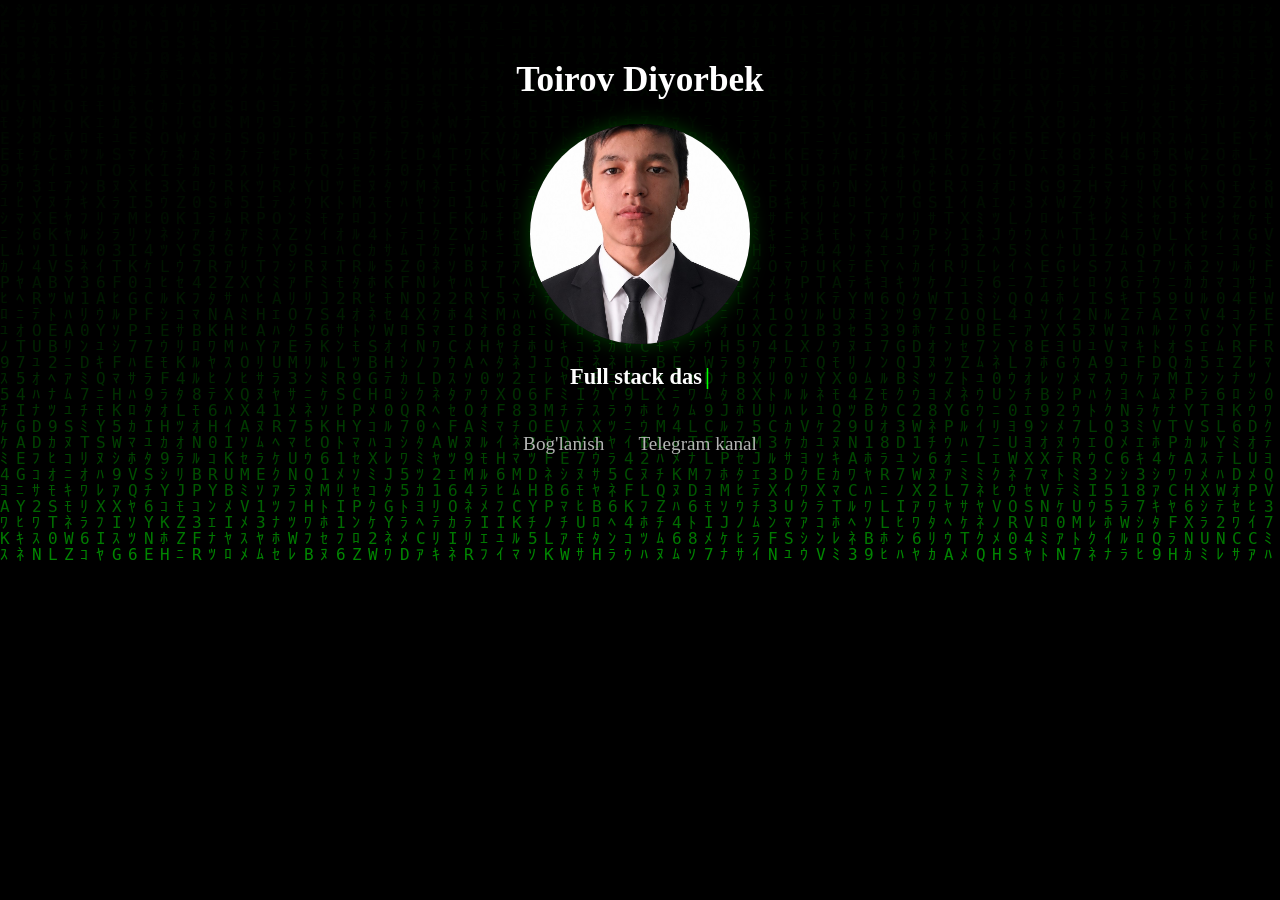
==== index.html @ 2a6503d3 "Add files via upload" ====
<!DOCTYPE html>
<html lang="en">
<head>
    <meta charset="UTF-8">
    <meta name="viewport" content="width=device-width, initial-scale=1.0">
    <title>Portfolio</title>
    <link rel="stylesheet" href="style.css">
    <script src="app.js" defer></script>
</head>
<body>
    <h1 id="name">Toirov Diyorbek</h1>
    <img src="img.jpg" alt="Rasm" id="rasm">
    <h4 id="i"></h4>

    <canvas id="matrixCanvas"></canvas>
    <div style="text-align: center;">
        <div class="menu" id="boglanish"><a href="https://t.me" target="_blank">Bog'lanish</a></div>
        <div class="menu" id="channel"><a href="https://t.me" target="_blank">Telegram kanal</a></div>
    </div>
</body>
</html>
---- style.css ----
body, html {
    margin: 0;
    padding: 0;
    overflow: hidden;
    width: 100%;
    height: 100%;
    color: #ffffff;
    background-color: transparent;
    cursor: none;
}

a, .menu, #name {
    cursor: none !important;
}

#matrixCanvas {
    position: fixed;
    top: 0;
    left: 0;
    width: 100%;
    height: 100%;
    z-index: -1;
    background-color: black;
}

#name {
    font-size: 2.2rem;
    text-align: center;
    margin-top: 60px;
    font-family: 'Times New Roman', Times, serif;
    color: #ffffff;
    transition: color 0.5s ease;
    cursor: pointer;
}

#name:hover {
    color: rgb(0, 255, 0);
}

#rasm {
    width: 220px;
    height: 220px;
    border-radius: 50%;
    object-fit: cover;
    user-select: none;
    display: block;
    margin: 20px auto;
    box-shadow: 0 0 20px rgba(0, 255, 0, 0.25);
}

#i {
    text-align: center;
    font-size: 1.4rem;
    margin-top: 10px;
    font-family: 'Times New Roman', Times, serif;
    min-height: 40px;
    padding: 0 15px;
}

a {
    text-decoration: none;
    color: rgb(180, 180, 180);
    transition: color 0.4s ease;
}

.cursor {
    animation: blink 0.8s infinite;
    color: rgb(0, 255, 0);
    margin-left: 3px;
}
@keyframes blink {
    0%, 100% { opacity: 1; }
    50% { opacity: 0; }
}

.menu {
    text-align: center;
    font-size: 1.2rem;
    margin-top: 40px;
    font-family: 'Times New Roman', Times, serif;
    cursor: pointer;
    display: inline-block;
    margin: 0 15px;
}

.menu:hover a {
    color: rgb(0, 255, 0);
}

@media (max-width: 600px) {
    #name { font-size: 1.8rem; margin-top: 40px; }
    #rasm { width: 180px; height: 180px; }
    #i { font-size: 1.1rem; }
    .menu { font-size: 1rem; margin-top: 25px; }
}
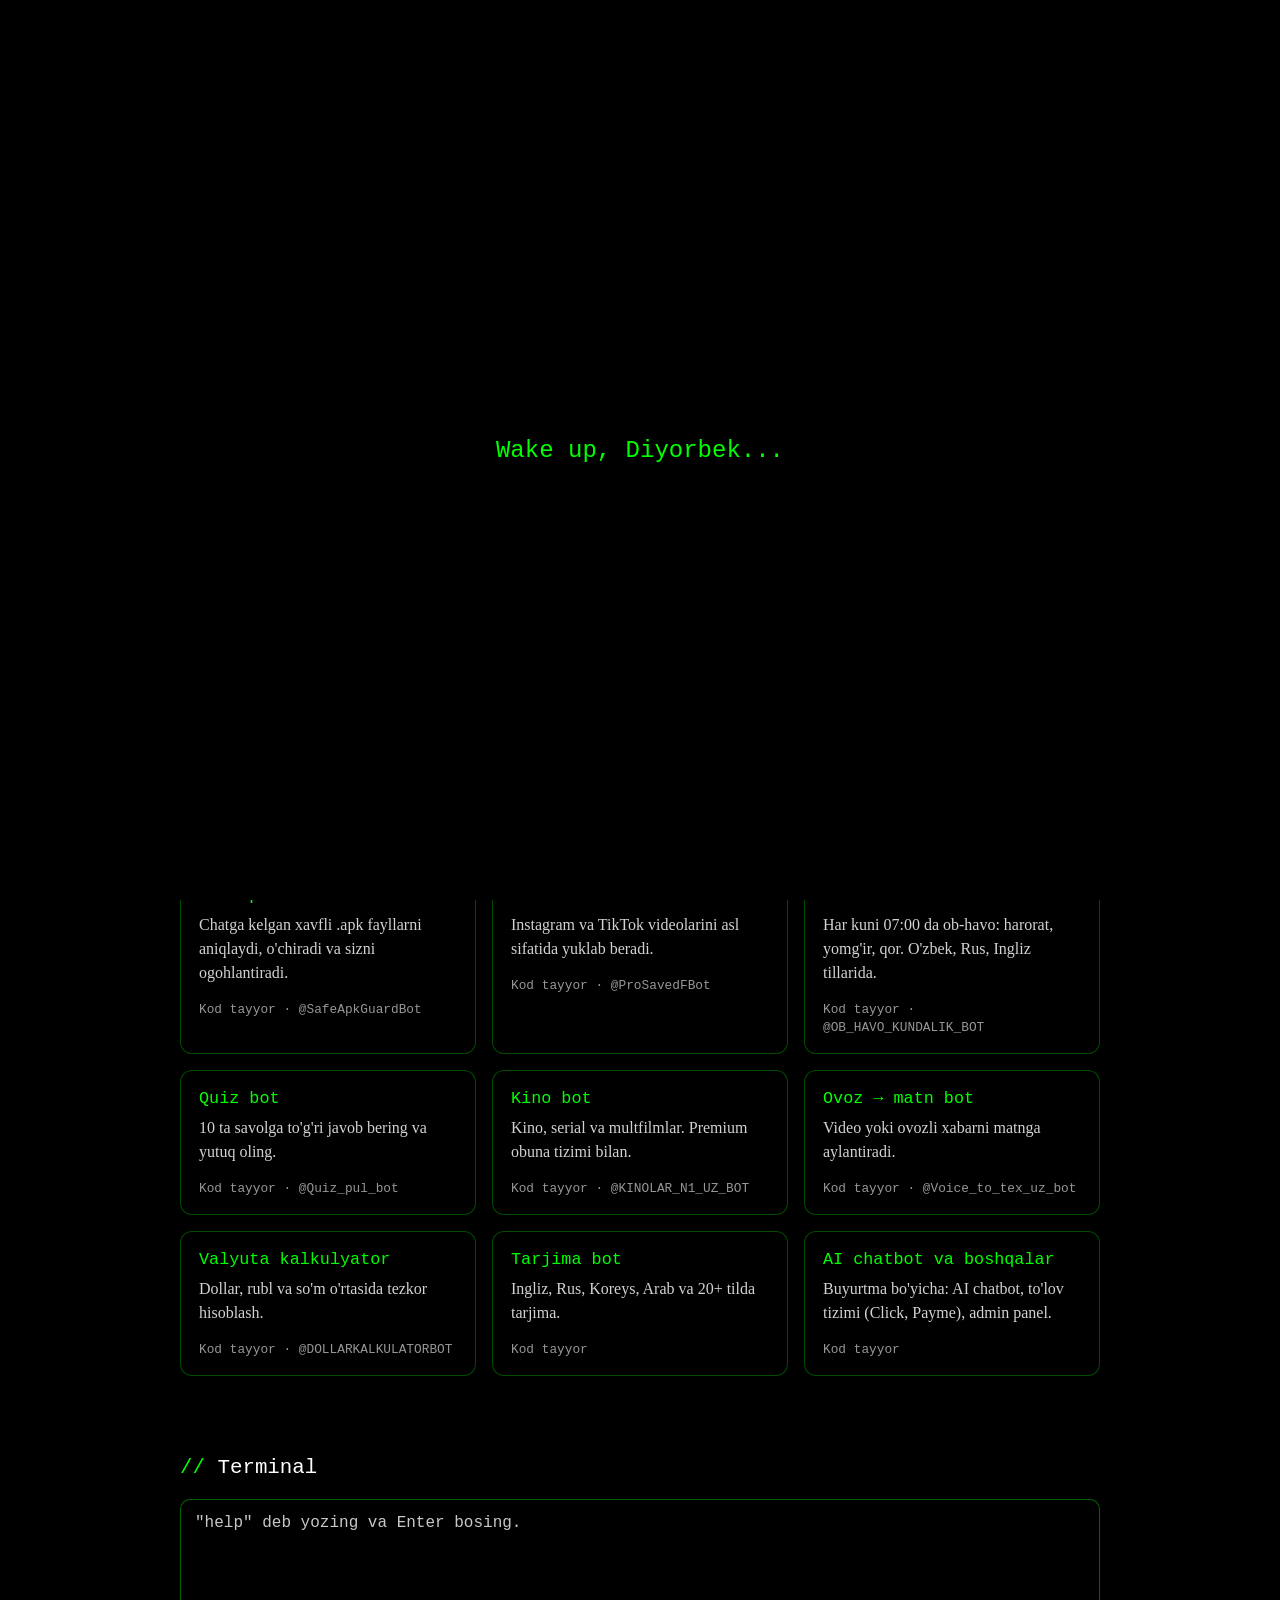
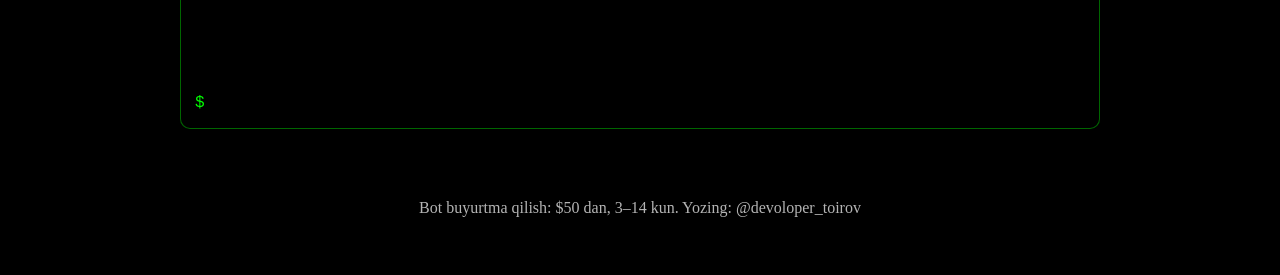
==== commit d47224d6: "Add files via upload" ====
--- a/index.html
+++ b/index.html
@@ -1,21 +1,48 @@
-<!DOCTYPE html>
-<html lang="en">
-<head>
-    <meta charset="UTF-8">
-    <meta name="viewport" content="width=device-width, initial-scale=1.0">
-    <title>Portfolio</title>
-    <link rel="stylesheet" href="style.css">
-    <script src="app.js" defer></script>
-</head>
-<body>
-    <h1 id="name">Toirov Diyorbek</h1>
-    <img src="img.jpg" alt="Rasm" id="rasm">
-    <h4 id="i"></h4>
-
-    <canvas id="matrixCanvas"></canvas>
-    <div style="text-align: center;">
-        <div class="menu" id="boglanish"><a href="https://t.me" target="_blank">Bog'lanish</a></div>
-        <div class="menu" id="channel"><a href="https://t.me" target="_blank">Telegram kanal</a></div>
-    </div>
-</body>
-</html>
+<!DOCTYPE html>
+<html lang="uz">
+<head>
+    <meta charset="UTF-8">
+    <meta name="viewport" content="width=device-width, initial-scale=1.0">
+    <title>Toirov Diyorbek | Telegram bot dasturchi</title>
+    <meta name="description" content="Full stack dasturchi: Telegram botlar, web saytlar va Telegram mini applar.">
+    <meta property="og:title" content="Toirov Diyorbek | Portfolio">
+    <meta property="og:description" content="Telegram botlar, web saytlar, mini applar">
+    <meta property="og:image" content="img.jpg">
+    <link rel="icon" href="data:image/svg+xml,<svg xmlns='http://www.w3.org/2000/svg' viewBox='0 0 100 100'><text y='.9em' font-size='90'>💻</text></svg>">
+    <link rel="stylesheet" href="style.css">
+    <script src="app.js" defer></script>
+</head>
+<body>
+    <div id="intro"></div>
+    <canvas id="matrixCanvas"></canvas>
+    <div id="dot"></div><div id="ring"></div>
+    <button id="theme" title="Rangni almashtirish">◐</button>
+
+    <section class="hero">
+        <h1 id="name" data-v="Toirov Diyorbek">Toirov Diyorbek</h1>
+        <img src="img.jpg" alt="Toirov Diyorbek" id="rasm">
+        <h4 id="i"></h4>
+        <div class="row">
+            <div class="menu"><a href="https://t.me/devoloper_toirov" target="_blank" rel="noopener">Bog'lanish</a></div>
+            <div class="menu"><a href="https://t.me/devoloper_toirov" target="_blank" rel="noopener">Telegram kanal</a></div>
+        </div>
+        <div class="row stats">
+            <div><b class="n" data-t="9">0</b><span>bot loyiha</span></div>
+            <div><b class="n" data-t="20" data-s="+">0</b><span>tilda tarjima</span></div>
+            <div><b class="n" data-t="3">0</b><span>tilda ob-havo</span></div>
+        </div>
+    </section>
+
+    <section><h2>Ko'nikmalar</h2><div class="tags" id="tags"></div></section>
+    <section><h2>Loyihalar</h2><div class="grid" id="grid"></div></section>
+    <section>
+        <h2>Terminal</h2>
+        <div id="term">
+            <div id="out">"help" deb yozing va Enter bosing.
+</div>
+            <label>$ <input id="cmd" autocomplete="off" spellcheck="false" aria-label="Buyruq"></label>
+        </div>
+    </section>
+    <footer>Bot buyurtma qilish: $50 dan, 3–14 kun. Yozing: <a href="https://t.me/devoloper_toirov" target="_blank" rel="noopener">@devoloper_toirov</a></footer>
+</body>
+</html>
--- a/style.css
+++ b/style.css
@@ -1,95 +1,65 @@
-body, html {
-    margin: 0;
-    padding: 0;
-    overflow: hidden;
-    width: 100%;
-    height: 100%;
-    color: #ffffff;
-    background-color: transparent;
-    cursor: none;
-}
-
-a, .menu, #name {
-    cursor: none !important;
-}
-
-#matrixCanvas {
-    position: fixed;
-    top: 0;
-    left: 0;
-    width: 100%;
-    height: 100%;
-    z-index: -1;
-    background-color: black;
-}
-
-#name {
-    font-size: 2.2rem;
-    text-align: center;
-    margin-top: 60px;
-    font-family: 'Times New Roman', Times, serif;
-    color: #ffffff;
-    transition: color 0.5s ease;
-    cursor: pointer;
-}
-
-#name:hover {
-    color: rgb(0, 255, 0);
-}
-
-#rasm {
-    width: 220px;
-    height: 220px;
-    border-radius: 50%;
-    object-fit: cover;
-    user-select: none;
-    display: block;
-    margin: 20px auto;
-    box-shadow: 0 0 20px rgba(0, 255, 0, 0.25);
-}
-
-#i {
-    text-align: center;
-    font-size: 1.4rem;
-    margin-top: 10px;
-    font-family: 'Times New Roman', Times, serif;
-    min-height: 40px;
-    padding: 0 15px;
-}
-
-a {
-    text-decoration: none;
-    color: rgb(180, 180, 180);
-    transition: color 0.4s ease;
-}
-
-.cursor {
-    animation: blink 0.8s infinite;
-    color: rgb(0, 255, 0);
-    margin-left: 3px;
-}
-@keyframes blink {
-    0%, 100% { opacity: 1; }
-    50% { opacity: 0; }
-}
-
-.menu {
-    text-align: center;
-    font-size: 1.2rem;
-    margin-top: 40px;
-    font-family: 'Times New Roman', Times, serif;
-    cursor: pointer;
-    display: inline-block;
-    margin: 0 15px;
-}
-
-.menu:hover a {
-    color: rgb(0, 255, 0);
-}
-
-@media (max-width: 600px) {
-    #name { font-size: 1.8rem; margin-top: 40px; }
-    #rasm { width: 180px; height: 180px; }
-    #i { font-size: 1.1rem; }
-    .menu { font-size: 1rem; margin-top: 25px; }
-}
+:root { --c: 0,255,0; }
+html { background: #000; color: #fff; scroll-behavior: smooth; }
+body { margin: 0; overflow-x: hidden; font-family: 'Times New Roman', Times, serif; }
+@media (hover: hover) { * { cursor: none !important; } }
+@media (hover: none) { #dot, #ring { display: none; } }
+
+#matrixCanvas { position: fixed; inset: 0; width: 100%; height: 100%; z-index: -1; background: #000; }
+#dot, #ring { position: fixed; top: 0; left: 0; pointer-events: none; z-index: 150; opacity: 0; border-radius: 50%; }
+#dot { width: 6px; height: 6px; margin: -3px 0 0 -3px; background: rgb(var(--c)); }
+#ring { width: 32px; height: 32px; margin: -16px 0 0 -16px; border: 1px solid rgba(var(--c), .7); }
+
+#intro { position: fixed; inset: 0; z-index: 200; background: #000; display: flex; align-items: center; justify-content: center;
+    font: 1.5rem monospace; color: rgb(var(--c)); transition: opacity .8s; padding: 20px; text-align: center; }
+#intro.off { opacity: 0; pointer-events: none; }
+
+#theme { position: fixed; top: 14px; right: 14px; z-index: 100; background: rgba(0,0,0,.6); color: rgb(var(--c));
+    border: 1px solid rgba(var(--c), .5); border-radius: 50%; width: 38px; height: 38px; font-size: 1.1rem; }
+
+section { max-width: 920px; margin: 0 auto; padding: 40px 18px; }
+.hero { text-align: center; padding-top: 50px; }
+h2 { font: 1.3rem monospace; color: #fff; margin: 0 0 20px; }
+h2::before { content: '// '; color: rgb(var(--c)); }
+
+#name { font-size: 2.2rem; margin: 10px 0; color: #fff; transition: color .5s ease; display: inline-block; }
+#name:hover { color: rgb(var(--c)); }
+#rasm { width: 220px; height: 220px; border-radius: 50%; object-fit: cover; user-select: none; display: block;
+    margin: 20px auto; box-shadow: 0 0 20px rgba(var(--c), .25); }
+#i { font-size: 1.4rem; margin: 10px 0; min-height: 40px; padding: 0 15px; }
+.cursor { animation: blink .8s infinite; color: rgb(var(--c)); margin-left: 3px; }
+@keyframes blink { 0%, 100% { opacity: 1; } 50% { opacity: 0; } }
+
+a { text-decoration: none; color: rgb(180,180,180); transition: color .4s ease; }
+.row { display: flex; justify-content: center; flex-wrap: wrap; gap: 10px 30px; margin-top: 30px; }
+.menu { font-size: 1.2rem; }
+.menu:hover a, footer a:hover { color: rgb(var(--c)); }
+.stats div { display: flex; flex-direction: column; min-width: 90px; }
+.stats b { font: 700 2rem monospace; color: rgb(var(--c)); }
+.stats span { font-size: .95rem; color: rgb(180,180,180); }
+
+.tags { display: flex; flex-wrap: wrap; gap: 10px; }
+.tags span { border: 1px solid rgba(var(--c), .4); border-radius: 6px; padding: 6px 12px; font: .95rem monospace; background: rgba(0,0,0,.55); }
+
+.grid { display: grid; grid-template-columns: repeat(auto-fill, minmax(260px, 1fr)); gap: 16px; }
+.card { display: block; color: #fff; background: rgba(0,0,0,.65); border: 1px solid rgba(var(--c), .3); border-radius: 12px;
+    padding: 18px; transition: transform .15s, box-shadow .3s, border-color .3s; }
+.card:hover { border-color: rgb(var(--c)); box-shadow: 0 0 18px rgba(var(--c), .3); }
+.card h3 { margin: 0 0 8px; font: 1.05rem monospace; color: rgb(var(--c)); }
+.card p { margin: 0 0 14px; line-height: 1.5; color: rgb(210,210,210); }
+.card small { font: .8rem monospace; color: rgb(150,150,150); }
+.card small.live { color: rgb(var(--c)); }
+
+#term { background: rgba(0,0,0,.8); border: 1px solid rgba(var(--c), .4); border-radius: 10px; padding: 14px; font: 1rem monospace; }
+#out { height: 180px; overflow-y: auto; white-space: pre-wrap; color: rgb(200,200,200); }
+#term label { display: flex; gap: 8px; color: rgb(var(--c)); }
+#cmd { flex: 1; background: transparent; border: 0; outline: 0; color: #fff; font: inherit; font-size: 16px; }
+
+footer { text-align: center; padding: 30px 15px 50px; color: rgb(180,180,180); }
+
+@media (max-width: 600px) {
+    #name { font-size: 1.8rem; }
+    #rasm { width: 180px; height: 180px; }
+    #i { font-size: 1.1rem; }
+    .menu { font-size: 1rem; }
+}
+@media (prefers-reduced-motion: reduce) { .cursor { animation: none; } html { scroll-behavior: auto; } }
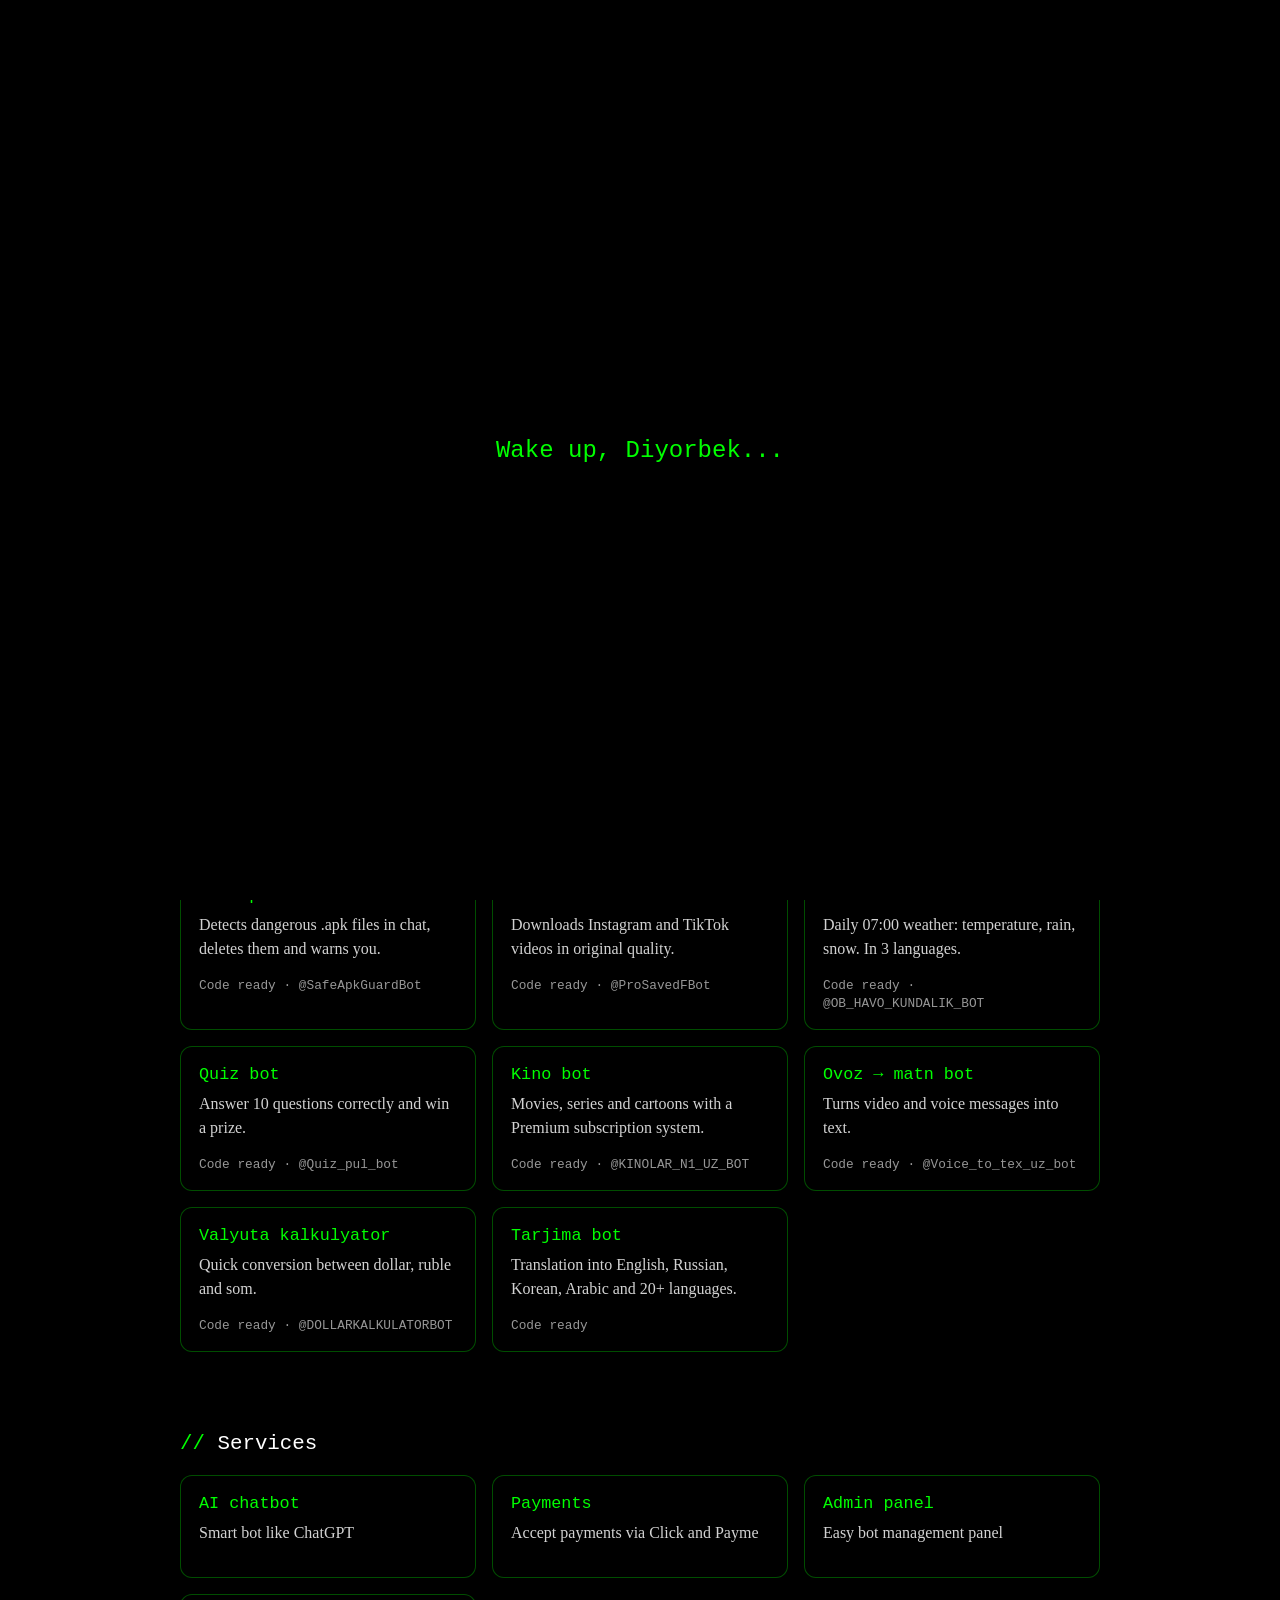
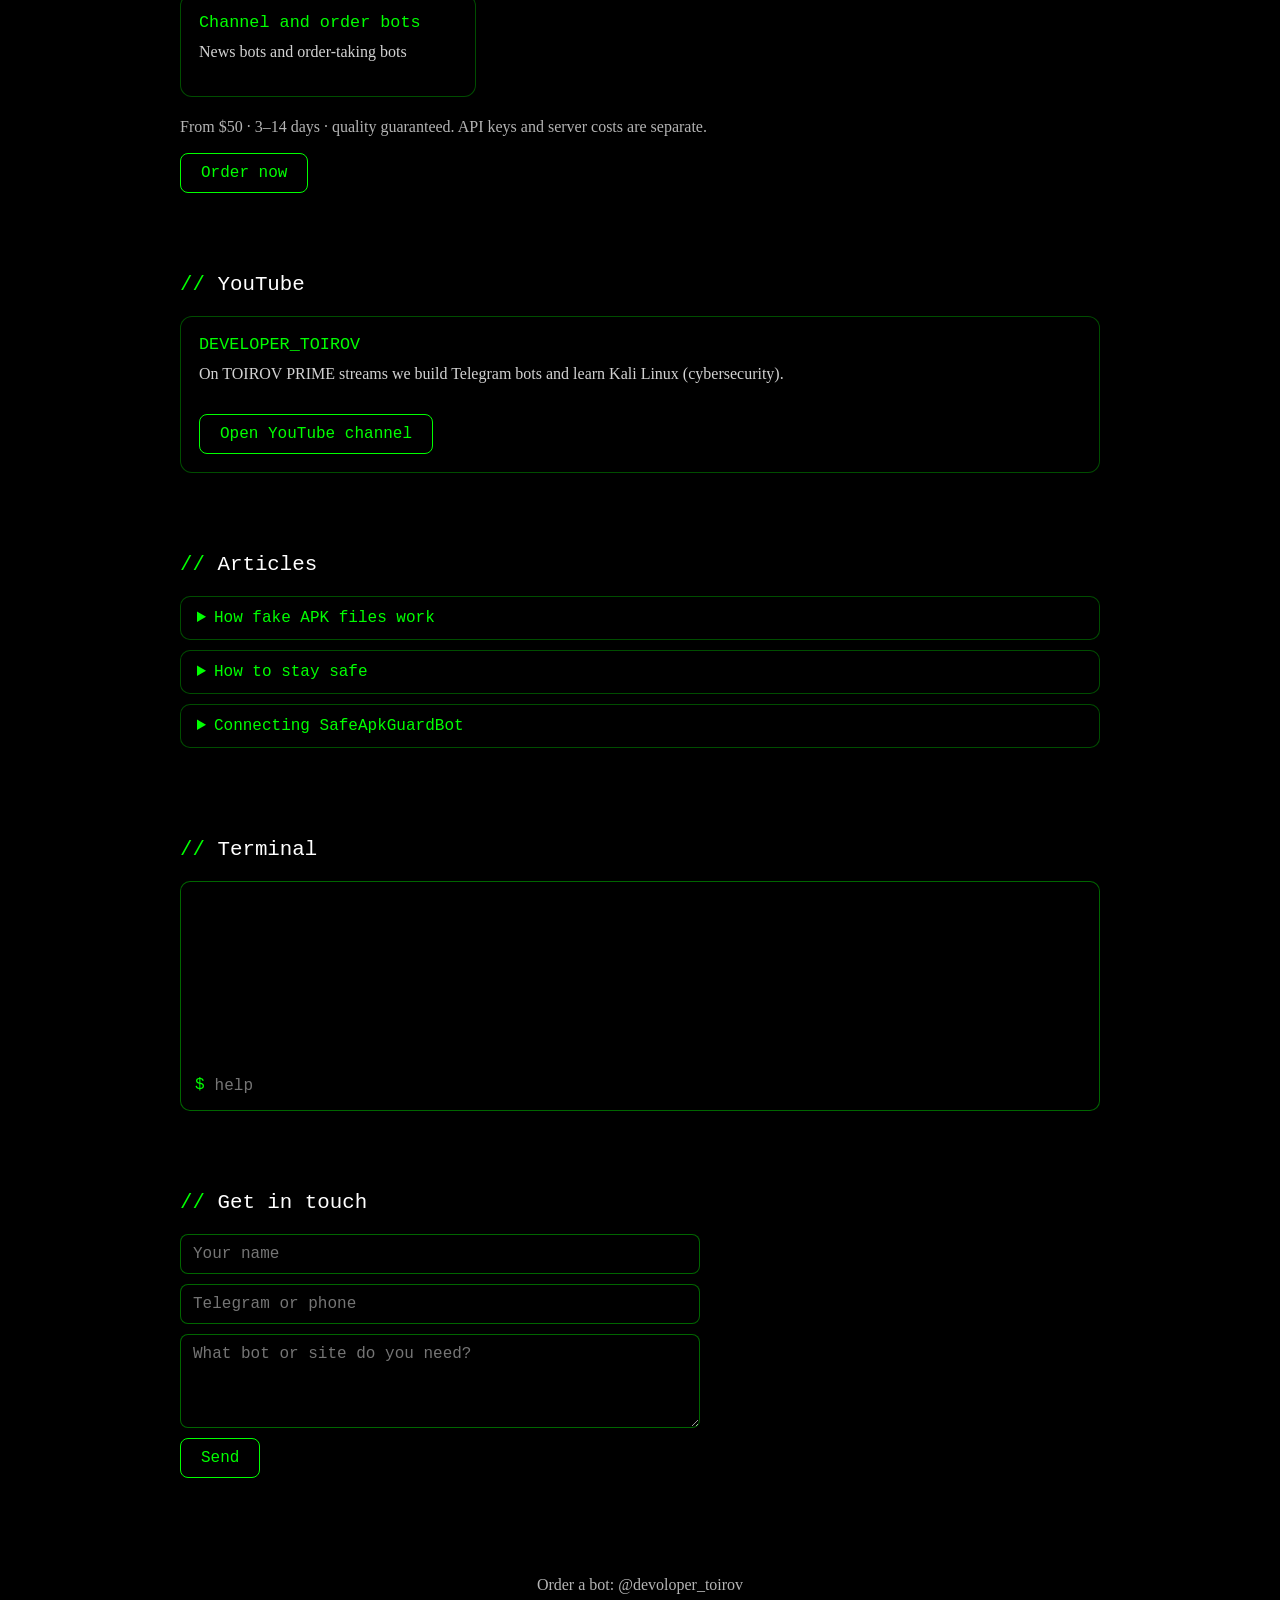
==== commit 36a9be96: "Add files via upload" ====
--- a/index.html
+++ b/index.html
@@ -10,39 +10,60 @@
     <meta property="og:image" content="img.jpg">
     <link rel="icon" href="data:image/svg+xml,<svg xmlns='http://www.w3.org/2000/svg' viewBox='0 0 100 100'><text y='.9em' font-size='90'>💻</text></svg>">
     <link rel="stylesheet" href="style.css">
+    <!-- Statistika: Umami yoki Plausible ro'yxatdan o'tgach, ular bergan <script> ni shu yerga qo'ying -->
+    <script src="content.js" defer></script>
     <script src="app.js" defer></script>
 </head>
 <body>
     <div id="intro"></div>
     <canvas id="matrixCanvas"></canvas>
     <div id="dot"></div><div id="ring"></div>
-    <button id="theme" title="Rangni almashtirish">◐</button>
+    <div class="lang"><button data-l="uz">UZ</button><button data-l="ru">RU</button><button data-l="en">EN</button></div>
+    <button id="theme" title="Color">◐</button>
 
     <section class="hero">
         <h1 id="name" data-v="Toirov Diyorbek">Toirov Diyorbek</h1>
         <img src="img.jpg" alt="Toirov Diyorbek" id="rasm">
         <h4 id="i"></h4>
         <div class="row">
-            <div class="menu"><a href="https://t.me/devoloper_toirov" target="_blank" rel="noopener">Bog'lanish</a></div>
-            <div class="menu"><a href="https://t.me/devoloper_toirov" target="_blank" rel="noopener">Telegram kanal</a></div>
+            <div class="menu"><a href="https://t.me/devoloper_toirov" target="_blank" rel="noopener" data-i="m1"></a></div>
+            <div class="menu"><a href="https://t.me/devoloper_toirov" target="_blank" rel="noopener" data-i="m2"></a></div>
         </div>
         <div class="row stats">
-            <div><b class="n" data-t="9">0</b><span>bot loyiha</span></div>
-            <div><b class="n" data-t="20" data-s="+">0</b><span>tilda tarjima</span></div>
-            <div><b class="n" data-t="3">0</b><span>tilda ob-havo</span></div>
+            <div><b class="n" data-t="9">0</b><span data-i="s1"></span></div>
+            <div><b class="n" data-t="20" data-s="+">0</b><span data-i="s2"></span></div>
+            <div><b class="n" data-t="3">0</b><span data-i="s3"></span></div>
         </div>
     </section>
 
-    <section><h2>Ko'nikmalar</h2><div class="tags" id="tags"></div></section>
-    <section><h2>Loyihalar</h2><div class="grid" id="grid"></div></section>
+    <section><h2 data-i="h_sk"></h2><div class="tags" id="tags"></div></section>
+    <section><h2 data-i="h_pr"></h2><div class="grid" id="grid"></div></section>
     <section>
-        <h2>Terminal</h2>
-        <div id="term">
-            <div id="out">"help" deb yozing va Enter bosing.
-</div>
-            <label>$ <input id="cmd" autocomplete="off" spellcheck="false" aria-label="Buyruq"></label>
-        </div>
+        <h2 data-i="h_sv"></h2><div class="grid" id="svc"></div>
+        <p class="note" data-i="note"></p>
+        <a class="btn" href="https://t.me/devoloper_toirov" target="_blank" rel="noopener" data-i="order"></a>
     </section>
-    <footer>Bot buyurtma qilish: $50 dan, 3–14 kun. Yozing: <a href="https://t.me/devoloper_toirov" target="_blank" rel="noopener">@devoloper_toirov</a></footer>
+    <section>
+        <h2 data-i="h_yt"></h2>
+        <div class="card yt"><h3>DEVELOPER_TOIROV</h3><p data-i="yt_d"></p>
+            <a class="btn" href="https://www.youtube.com/@DEVELOPER_TOIROV" target="_blank" rel="noopener" data-i="yt_b"></a></div>
+    </section>
+    <section><h2 data-i="h_ar"></h2><div id="art"></div></section>
+    <section>
+        <h2 data-i="h_te"></h2>
+        <div id="term"><div id="out"></div>
+            <label>$ <input id="cmd" autocomplete="off" spellcheck="false" placeholder="help" aria-label="Command"></label></div>
+    </section>
+    <section>
+        <h2 data-i="h_co"></h2>
+        <form id="form">
+            <input name="n" required maxlength="60" data-p="f_n">
+            <input name="c" required maxlength="80" data-p="f_c">
+            <textarea name="m" required maxlength="1000" rows="4" data-p="f_m"></textarea>
+            <button class="btn" type="submit" data-i="f_s"></button>
+            <p id="fstat" class="note"></p>
+        </form>
+    </section>
+    <footer><span data-i="foot"></span> <a href="https://t.me/devoloper_toirov" target="_blank" rel="noopener">@devoloper_toirov</a></footer>
 </body>
 </html>
--- a/style.css
+++ b/style.css
@@ -63,3 +63,18 @@
     .menu { font-size: 1rem; }
 }
 @media (prefers-reduced-motion: reduce) { .cursor { animation: none; } html { scroll-behavior: auto; } }
+
+.lang { position: fixed; top: 14px; left: 14px; z-index: 100; display: flex; gap: 4px; }
+.lang button { background: rgba(0,0,0,.6); color: rgb(180,180,180); border: 1px solid rgba(var(--c), .3); border-radius: 6px; padding: 6px 9px; font: .8rem monospace; }
+.lang button.on { color: #000; background: rgb(var(--c)); }
+.btn { display: inline-block; margin-top: 14px; padding: 10px 20px; border: 1px solid rgb(var(--c)); border-radius: 8px; color: rgb(var(--c)); background: rgba(0,0,0,.6); font: 1rem monospace; }
+.btn:hover { background: rgb(var(--c)); color: #000; }
+.note { color: rgb(180,180,180); margin: 18px 0 0; line-height: 1.5; }
+details { background: rgba(0,0,0,.65); border: 1px solid rgba(var(--c), .3); border-radius: 10px; padding: 12px 16px; margin-bottom: 10px; }
+summary { font: 1rem monospace; color: rgb(var(--c)); }
+details p { line-height: 1.6; color: rgb(210,210,210); margin: 10px 0 0; }
+form { display: grid; gap: 10px; max-width: 520px; }
+form input, form textarea { background: rgba(0,0,0,.7); border: 1px solid rgba(var(--c), .4); border-radius: 8px; padding: 10px 12px; color: #fff; font: 16px monospace; outline: 0; }
+form input:focus, form textarea:focus { border-color: rgb(var(--c)); }
+form .btn { justify-self: start; margin-top: 0; }
+:focus-visible { outline: 2px solid rgb(var(--c)); outline-offset: 2px; }
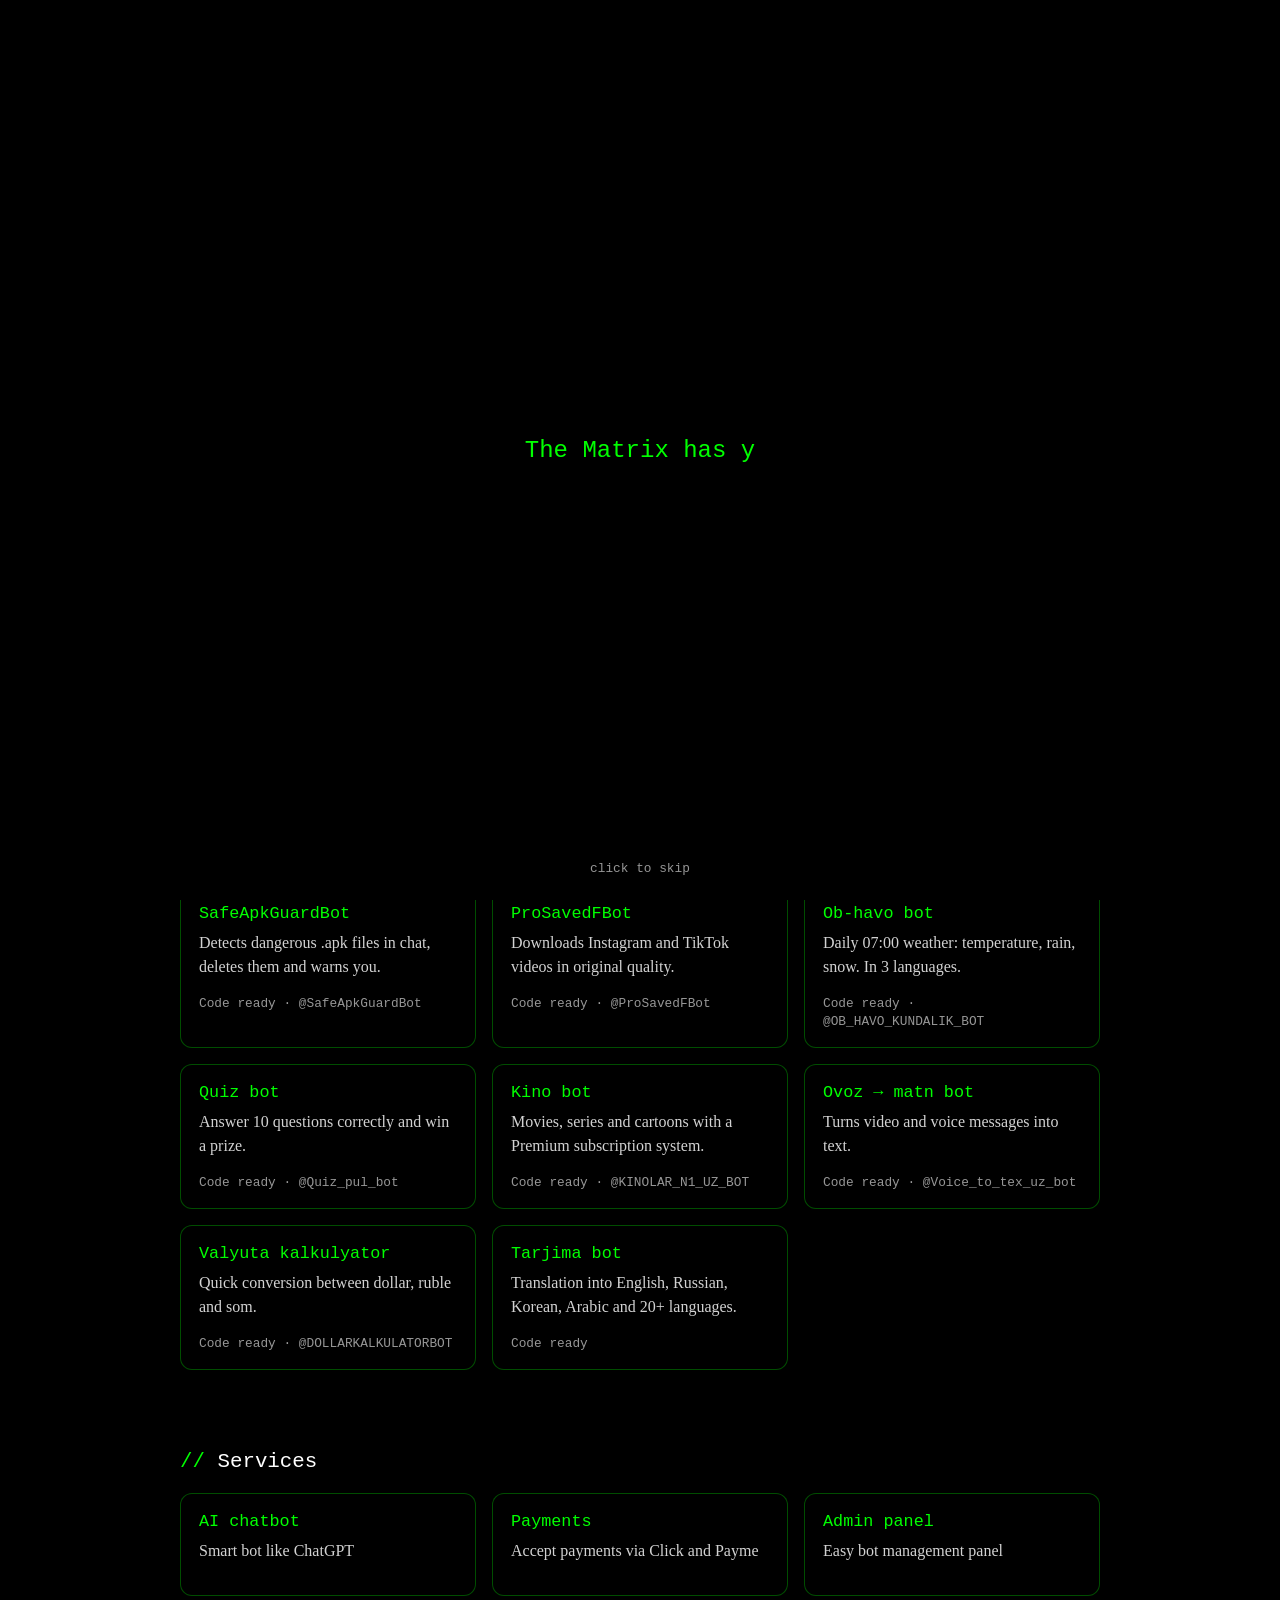
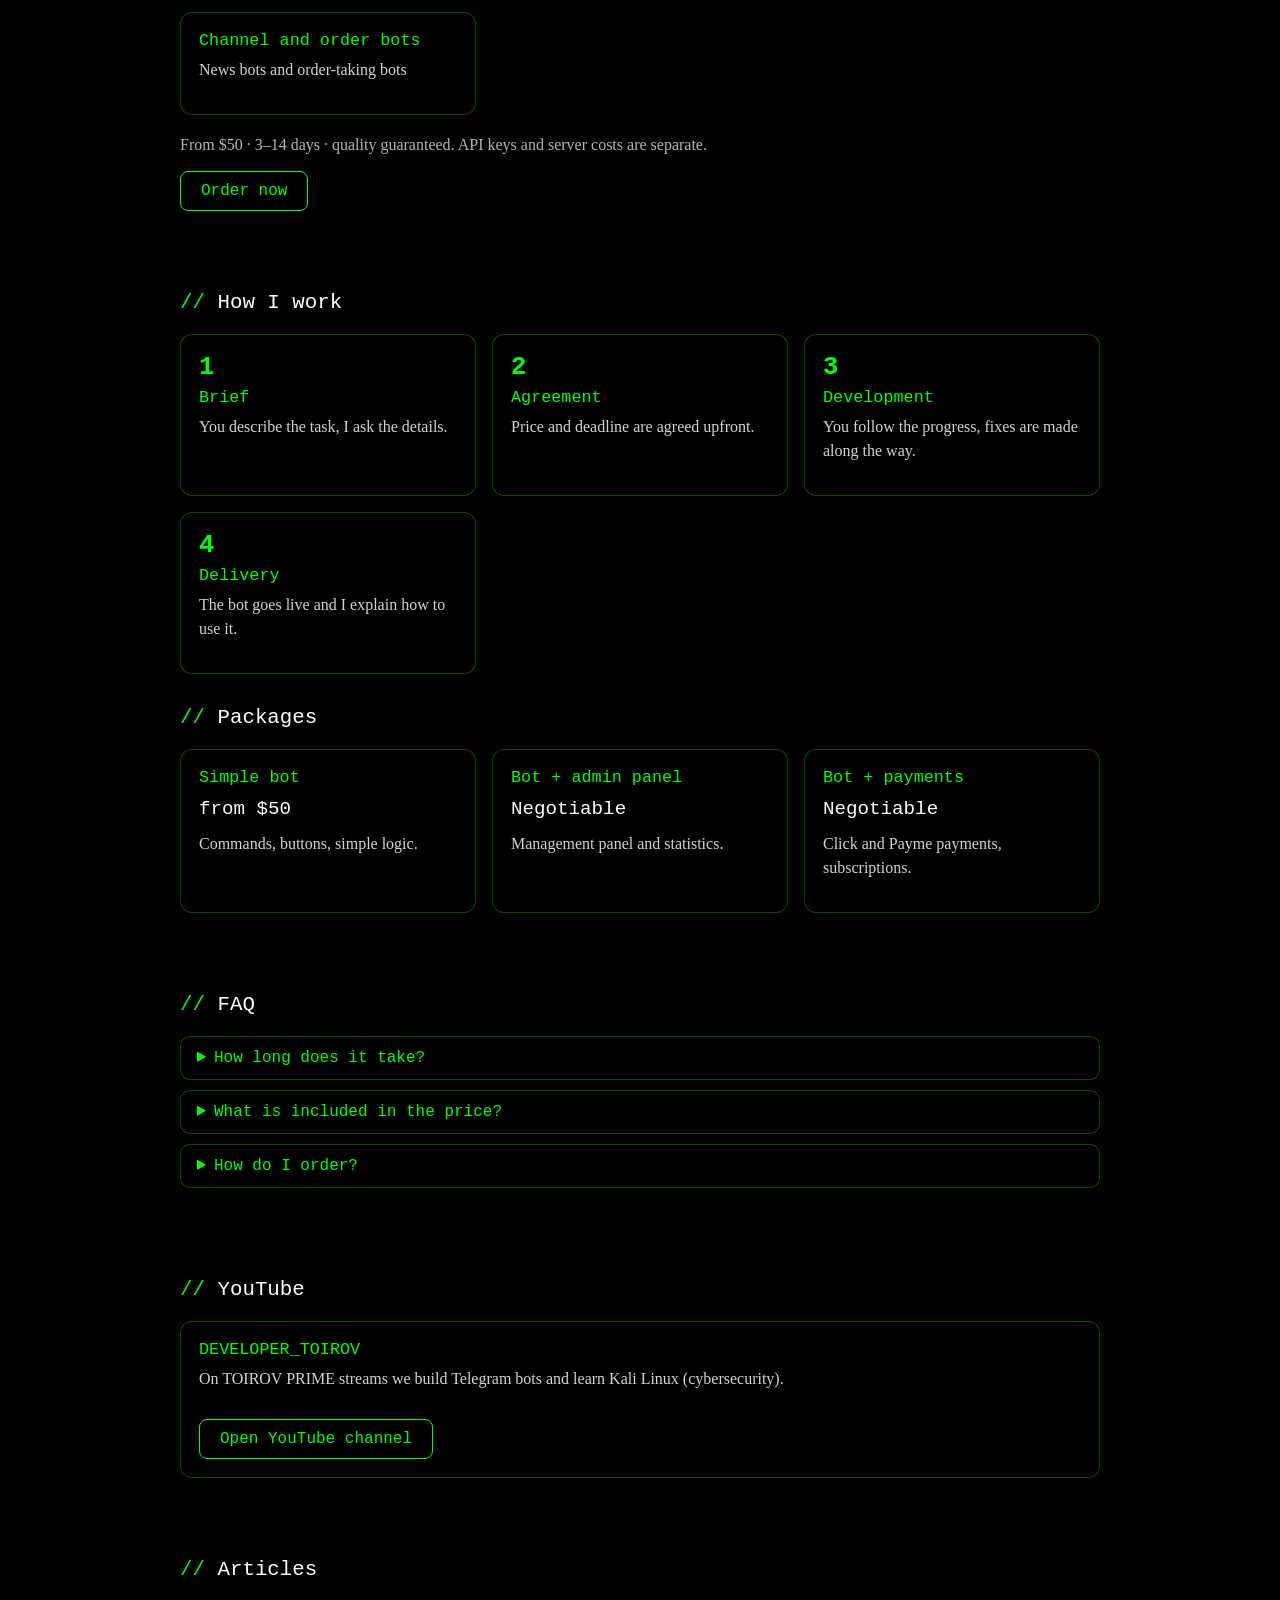
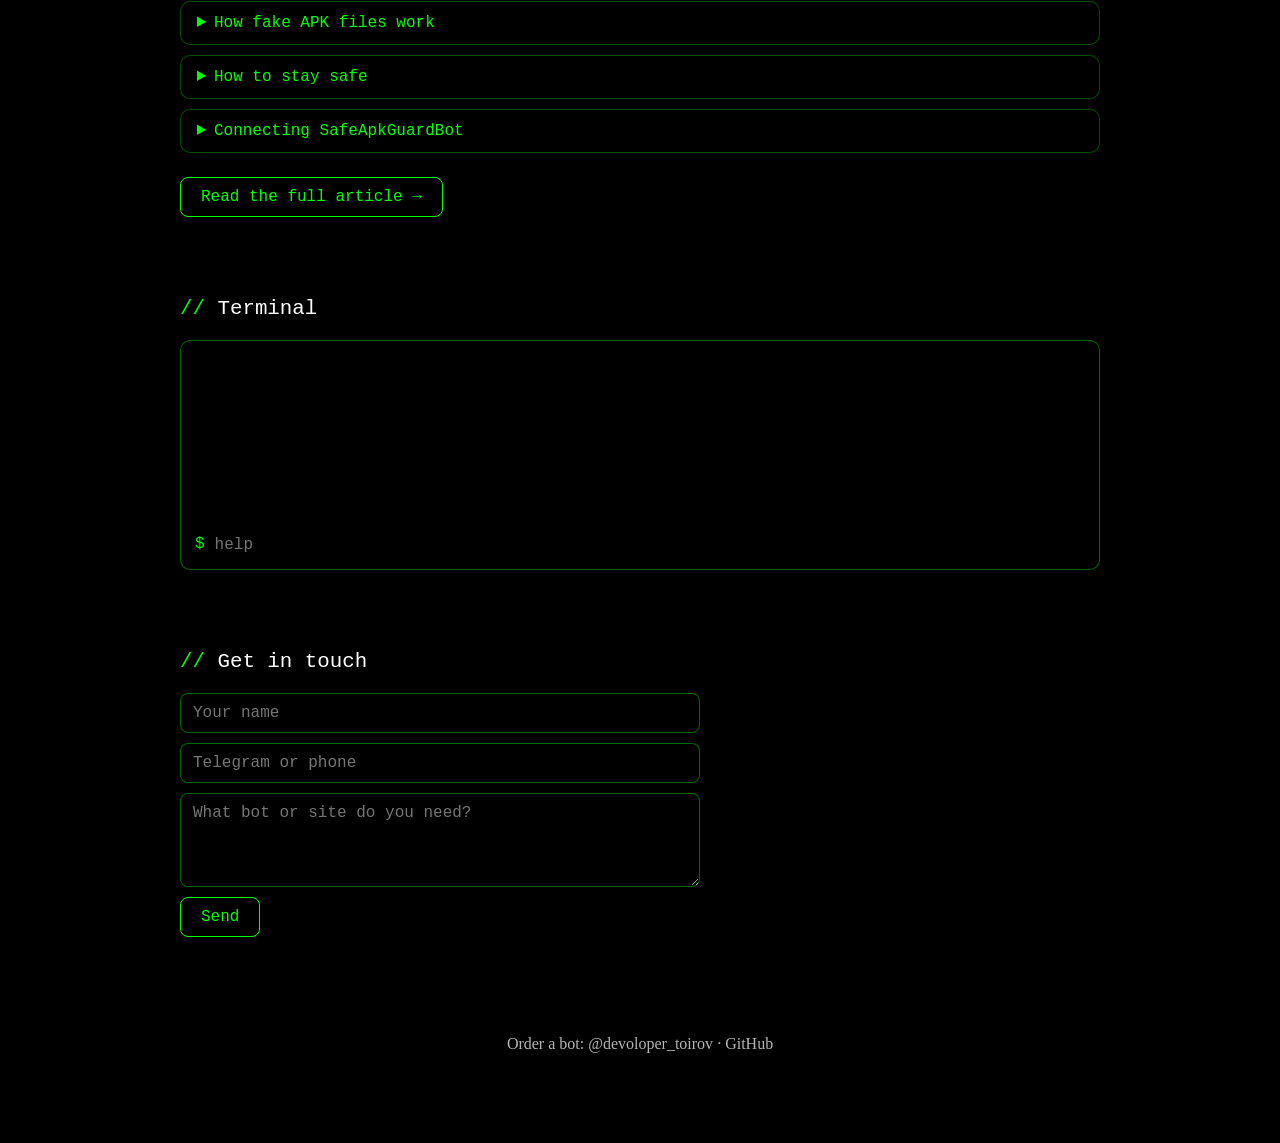
==== commit 0741ebcc: "Add files via upload" ====
--- a/index.html
+++ b/index.html
@@ -7,7 +7,13 @@
     <meta name="description" content="Full stack dasturchi: Telegram botlar, web saytlar va Telegram mini applar.">
     <meta property="og:title" content="Toirov Diyorbek | Portfolio">
     <meta property="og:description" content="Telegram botlar, web saytlar, mini applar">
-    <meta property="og:image" content="img.jpg">
+    <meta property="og:image" content="https://devolopertoirov.github.io/portfolio/img.jpg">
+    <meta property="og:url" content="https://devolopertoirov.github.io/portfolio/">
+    <meta property="og:type" content="website">
+    <meta name="twitter:card" content="summary_large_image">
+    <meta name="theme-color" content="#000000">
+    <link rel="canonical" href="https://devolopertoirov.github.io/portfolio/">
+    <script type="application/ld+json">{"@context":"https://schema.org","@type":"Person","name":"Toirov Diyorbek","jobTitle":"Full stack dasturchi","url":"https://devolopertoirov.github.io/portfolio/","sameAs":["https://github.com/devolopertoirov","https://t.me/devoloper_toirov","https://www.youtube.com/@DEVELOPER_TOIROV"]}</script>
     <link rel="icon" href="data:image/svg+xml,<svg xmlns='http://www.w3.org/2000/svg' viewBox='0 0 100 100'><text y='.9em' font-size='90'>💻</text></svg>">
     <link rel="stylesheet" href="style.css">
     <!-- Statistika: Umami yoki Plausible ro'yxatdan o'tgach, ular bergan <script> ni shu yerga qo'ying -->
@@ -23,11 +29,13 @@
 
     <section class="hero">
         <h1 id="name" data-v="Toirov Diyorbek">Toirov Diyorbek</h1>
+        <p class="sr">Full stack dasturchi: Telegram botlar, web saytlar va Telegram mini applar. $50 dan.</p>
         <img src="img.jpg" alt="Toirov Diyorbek" id="rasm">
         <h4 id="i"></h4>
         <div class="row">
-            <div class="menu"><a href="https://t.me/devoloper_toirov" target="_blank" rel="noopener" data-i="m1"></a></div>
-            <div class="menu"><a href="https://t.me/devoloper_toirov" target="_blank" rel="noopener" data-i="m2"></a></div>
+            <div class="menu"><a class="btn" href="https://t.me/devoloper_toirov" target="_blank" rel="noopener" data-i="m1" data-track="hero_order"></a></div>
+            <div class="menu"><a href="#projects" data-i="m2"></a></div>
+            <div class="menu"><a href="https://github.com/devolopertoirov" target="_blank" rel="noopener">GitHub</a></div>
         </div>
         <div class="row stats">
             <div><b class="n" data-t="9">0</b><span data-i="s1"></span></div>
@@ -37,18 +45,23 @@
     </section>
 
     <section><h2 data-i="h_sk"></h2><div class="tags" id="tags"></div></section>
-    <section><h2 data-i="h_pr"></h2><div class="grid" id="grid"></div></section>
+    <section id="projects"><h2 data-i="h_pr"></h2><div class="grid" id="grid"></div></section>
     <section>
         <h2 data-i="h_sv"></h2><div class="grid" id="svc"></div>
         <p class="note" data-i="note"></p>
-        <a class="btn" href="https://t.me/devoloper_toirov" target="_blank" rel="noopener" data-i="order"></a>
+        <a class="btn" href="https://t.me/devoloper_toirov" target="_blank" rel="noopener" data-i="order" data-track="svc_order"></a>
     </section>
+    <section>
+        <h2 id="process" data-i="h_pc"></h2><div class="grid steps" id="proc"></div>
+        <h2 data-i="h_pk" style="margin-top:32px"></h2><div class="grid" id="pkg"></div>
+    </section>
+    <section><h2 data-i="h_fq"></h2><div id="faq"></div></section>
     <section>
         <h2 data-i="h_yt"></h2>
         <div class="card yt"><h3>DEVELOPER_TOIROV</h3><p data-i="yt_d"></p>
             <a class="btn" href="https://www.youtube.com/@DEVELOPER_TOIROV" target="_blank" rel="noopener" data-i="yt_b"></a></div>
     </section>
-    <section><h2 data-i="h_ar"></h2><div id="art"></div></section>
+    <section><h2 data-i="h_ar"></h2><div id="art"></div><a class="btn" href="soxta-apk.html" data-i="more"></a></section>
     <section>
         <h2 data-i="h_te"></h2>
         <div id="term"><div id="out"></div>
@@ -60,10 +73,12 @@
             <input name="n" required maxlength="60" data-p="f_n">
             <input name="c" required maxlength="80" data-p="f_c">
             <textarea name="m" required maxlength="1000" rows="4" data-p="f_m"></textarea>
+            <input name="w" tabindex="-1" autocomplete="off" class="sr" aria-hidden="true">
             <button class="btn" type="submit" data-i="f_s"></button>
             <p id="fstat" class="note"></p>
         </form>
     </section>
-    <footer><span data-i="foot"></span> <a href="https://t.me/devoloper_toirov" target="_blank" rel="noopener">@devoloper_toirov</a></footer>
+    <footer><span data-i="foot"></span> <a href="https://t.me/devoloper_toirov" target="_blank" rel="noopener">@devoloper_toirov</a> · <a href="https://github.com/devolopertoirov" target="_blank" rel="noopener">GitHub</a></footer>
+    <a id="fab" class="btn" href="https://t.me/devoloper_toirov" target="_blank" rel="noopener" data-i="order" data-track="fab_order"></a>
 </body>
 </html>
--- a/style.css
+++ b/style.css
@@ -78,3 +78,15 @@
 form input:focus, form textarea:focus { border-color: rgb(var(--c)); }
 form .btn { justify-self: start; margin-top: 0; }
 :focus-visible { outline: 2px solid rgb(var(--c)); outline-offset: 2px; }
+
+.sr { position: absolute; width: 1px; height: 1px; overflow: hidden; clip: rect(0 0 0 0); white-space: nowrap; }
+h2[id] { scroll-margin-top: 20px; }
+input, textarea { cursor: text !important; }
+.menu .btn { margin: 0; }
+.lang button { min-width: 36px; min-height: 36px; }
+#fab { position: fixed; right: 14px; bottom: 14px; z-index: 90; margin: 0; opacity: 0; pointer-events: none; transition: opacity .3s; }
+#fab.show { opacity: 1; pointer-events: auto; }
+.steps { counter-reset: s; }
+.steps .card::before { counter-increment: s; content: counter(s); display: block; margin-bottom: 6px; font: 700 1.6rem monospace; color: rgb(var(--c)); }
+.price { font: 1.2rem monospace; color: #fff !important; margin: 0 0 8px !important; }
+#intro small { position: absolute; bottom: 24px; font: .8rem monospace; color: rgb(150,150,150); }
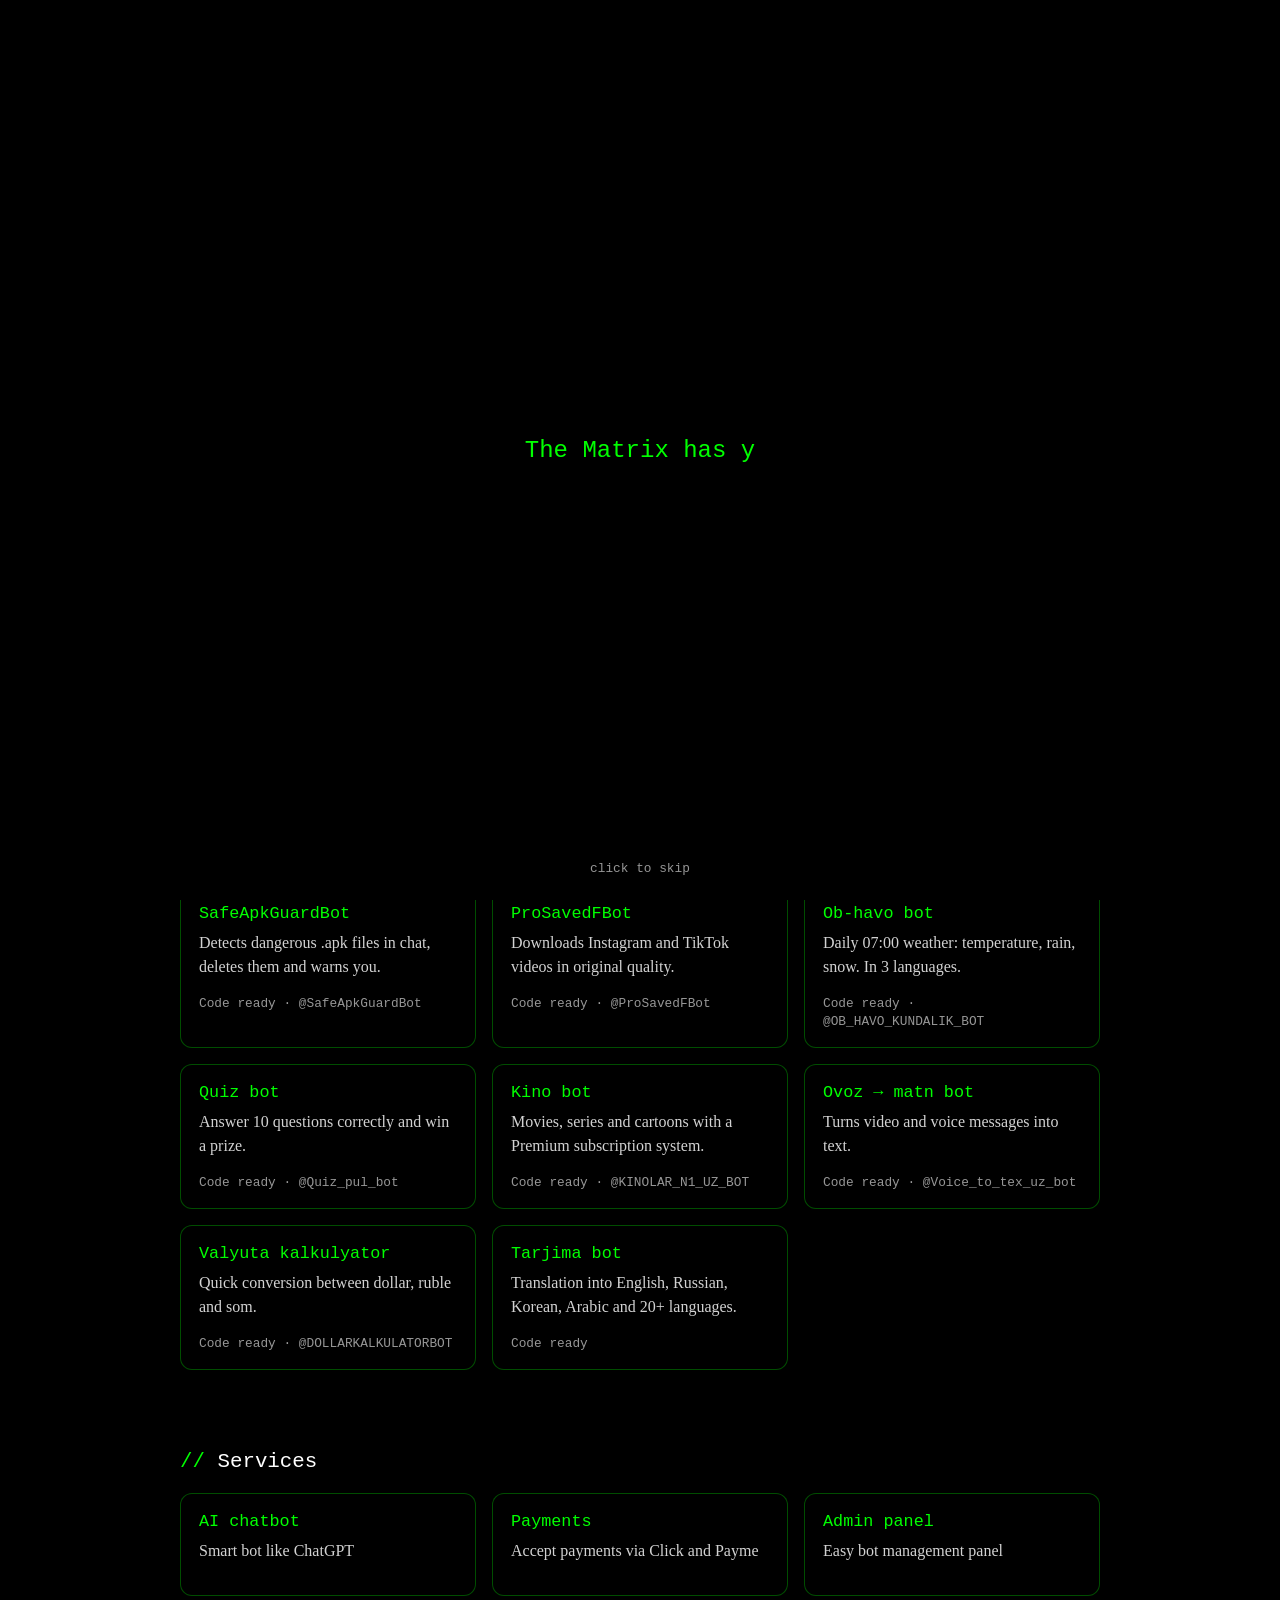
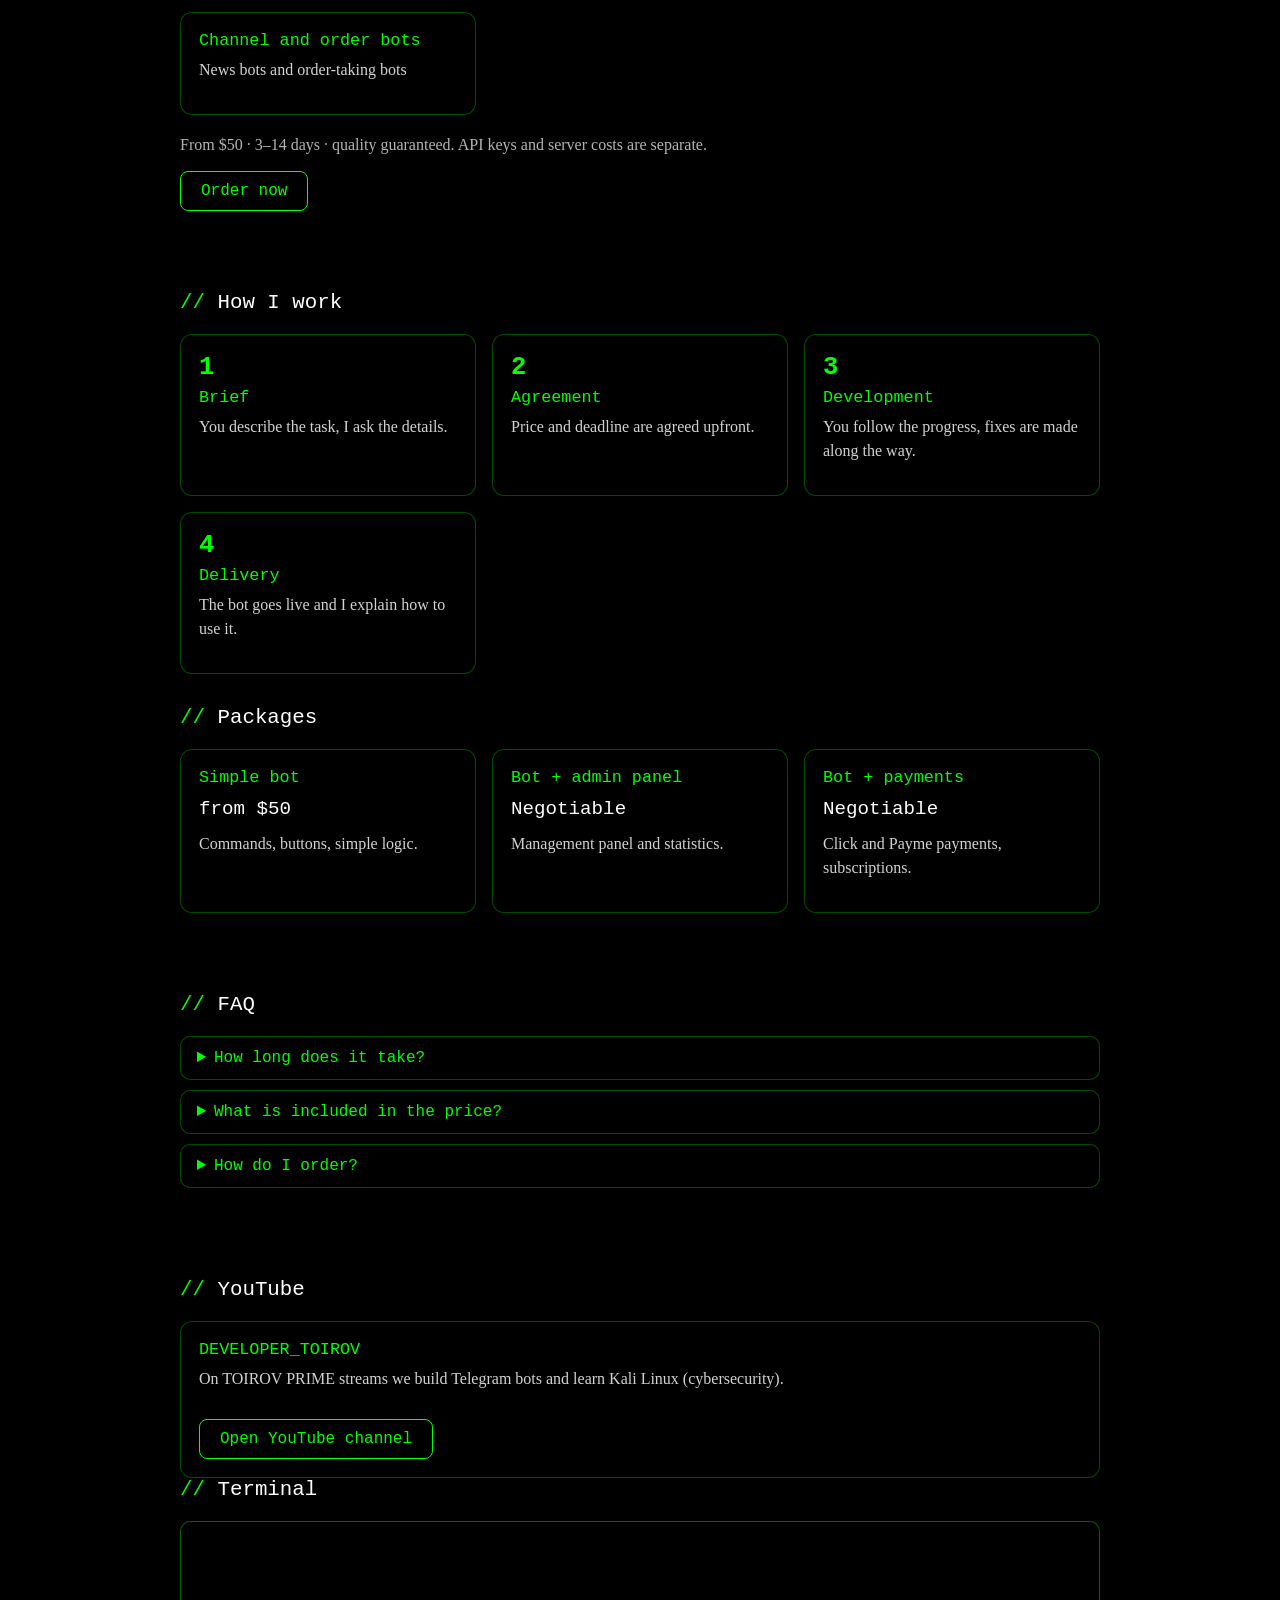
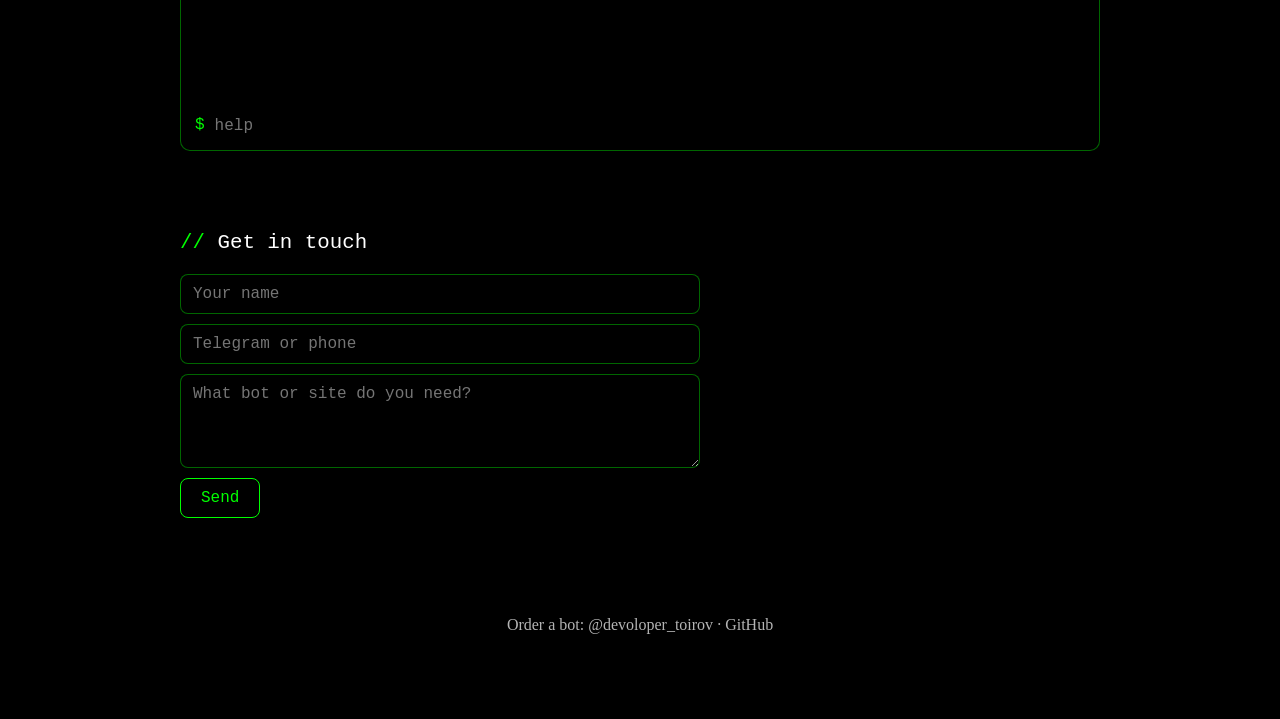
==== commit e5545237: "Remove unused sections from index.html Removed unnecessary sections from the HTML file." ====
--- a/index.html
+++ b/index.html
@@ -60,9 +60,6 @@
         <h2 data-i="h_yt"></h2>
         <div class="card yt"><h3>DEVELOPER_TOIROV</h3><p data-i="yt_d"></p>
             <a class="btn" href="https://www.youtube.com/@DEVELOPER_TOIROV" target="_blank" rel="noopener" data-i="yt_b"></a></div>
-    </section>
-    <section><h2 data-i="h_ar"></h2><div id="art"></div><a class="btn" href="soxta-apk.html" data-i="more"></a></section>
-    <section>
         <h2 data-i="h_te"></h2>
         <div id="term"><div id="out"></div>
             <label>$ <input id="cmd" autocomplete="off" spellcheck="false" placeholder="help" aria-label="Command"></label></div>
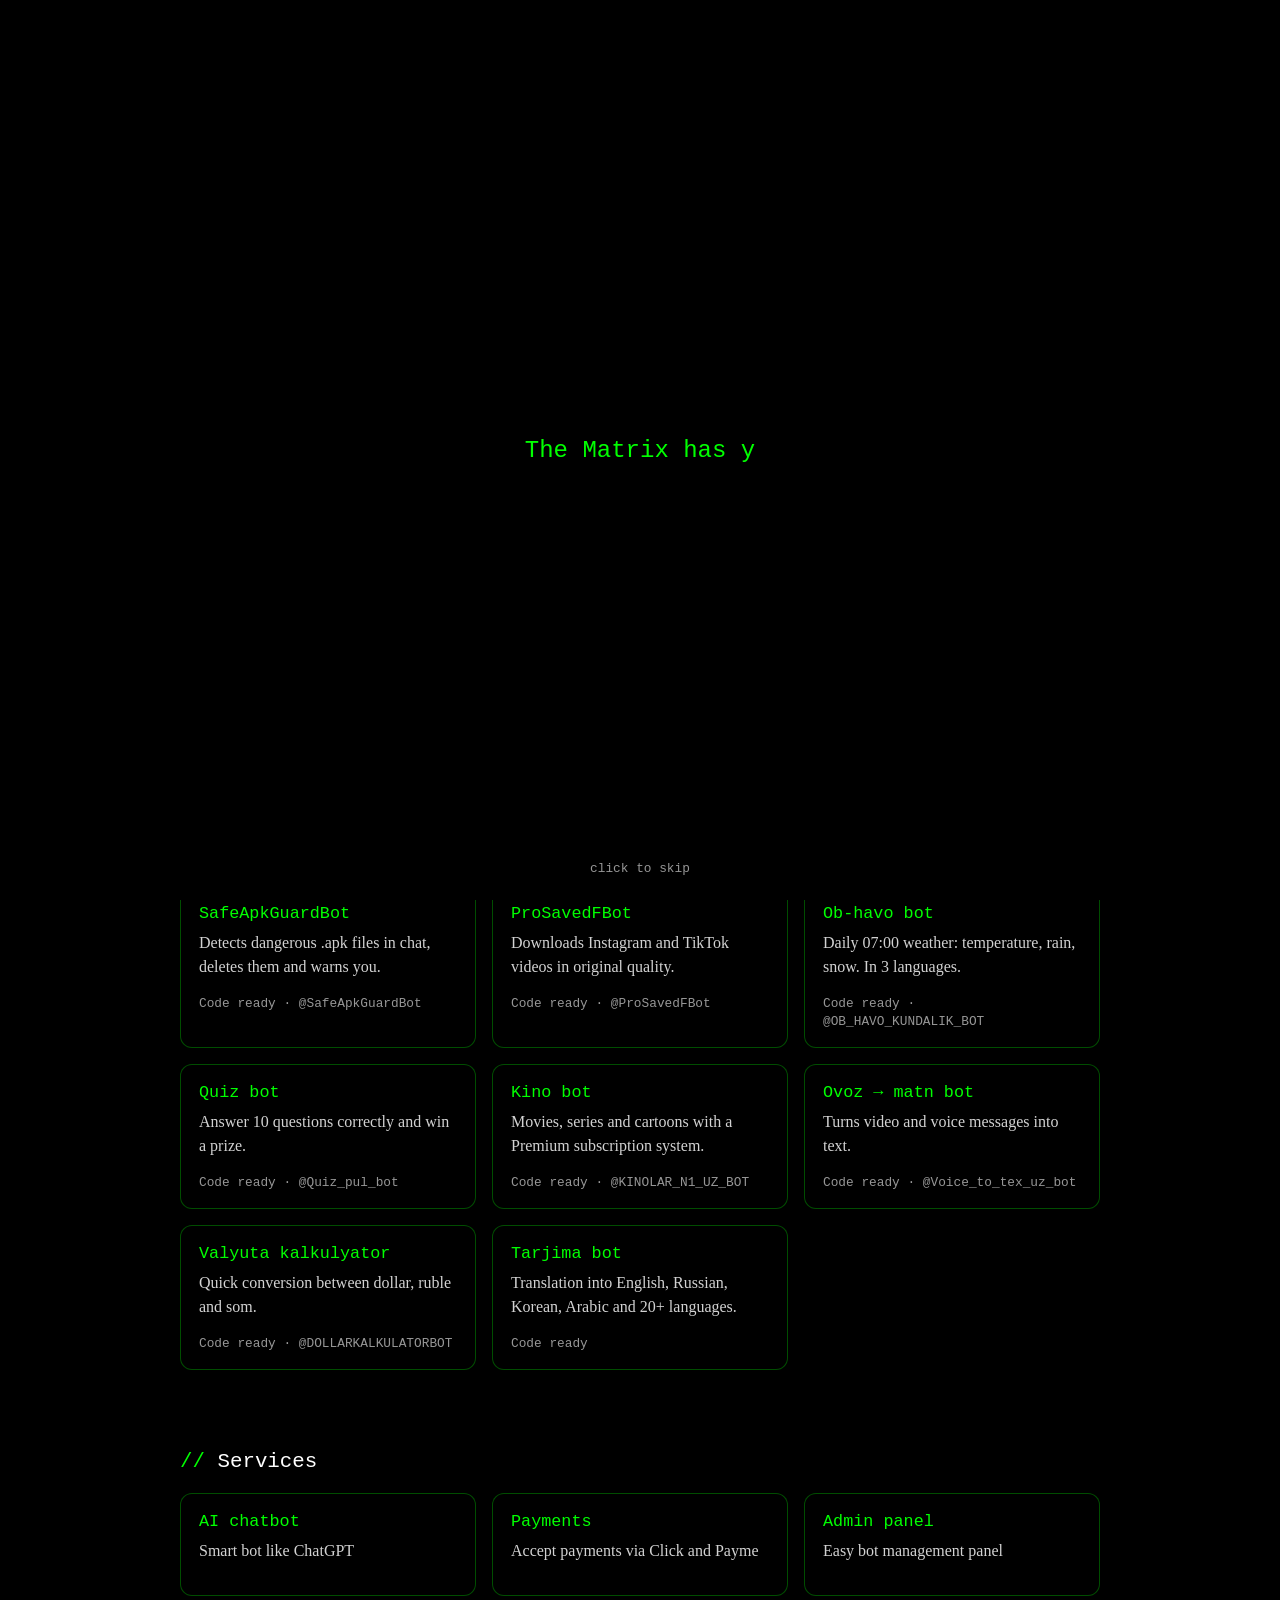
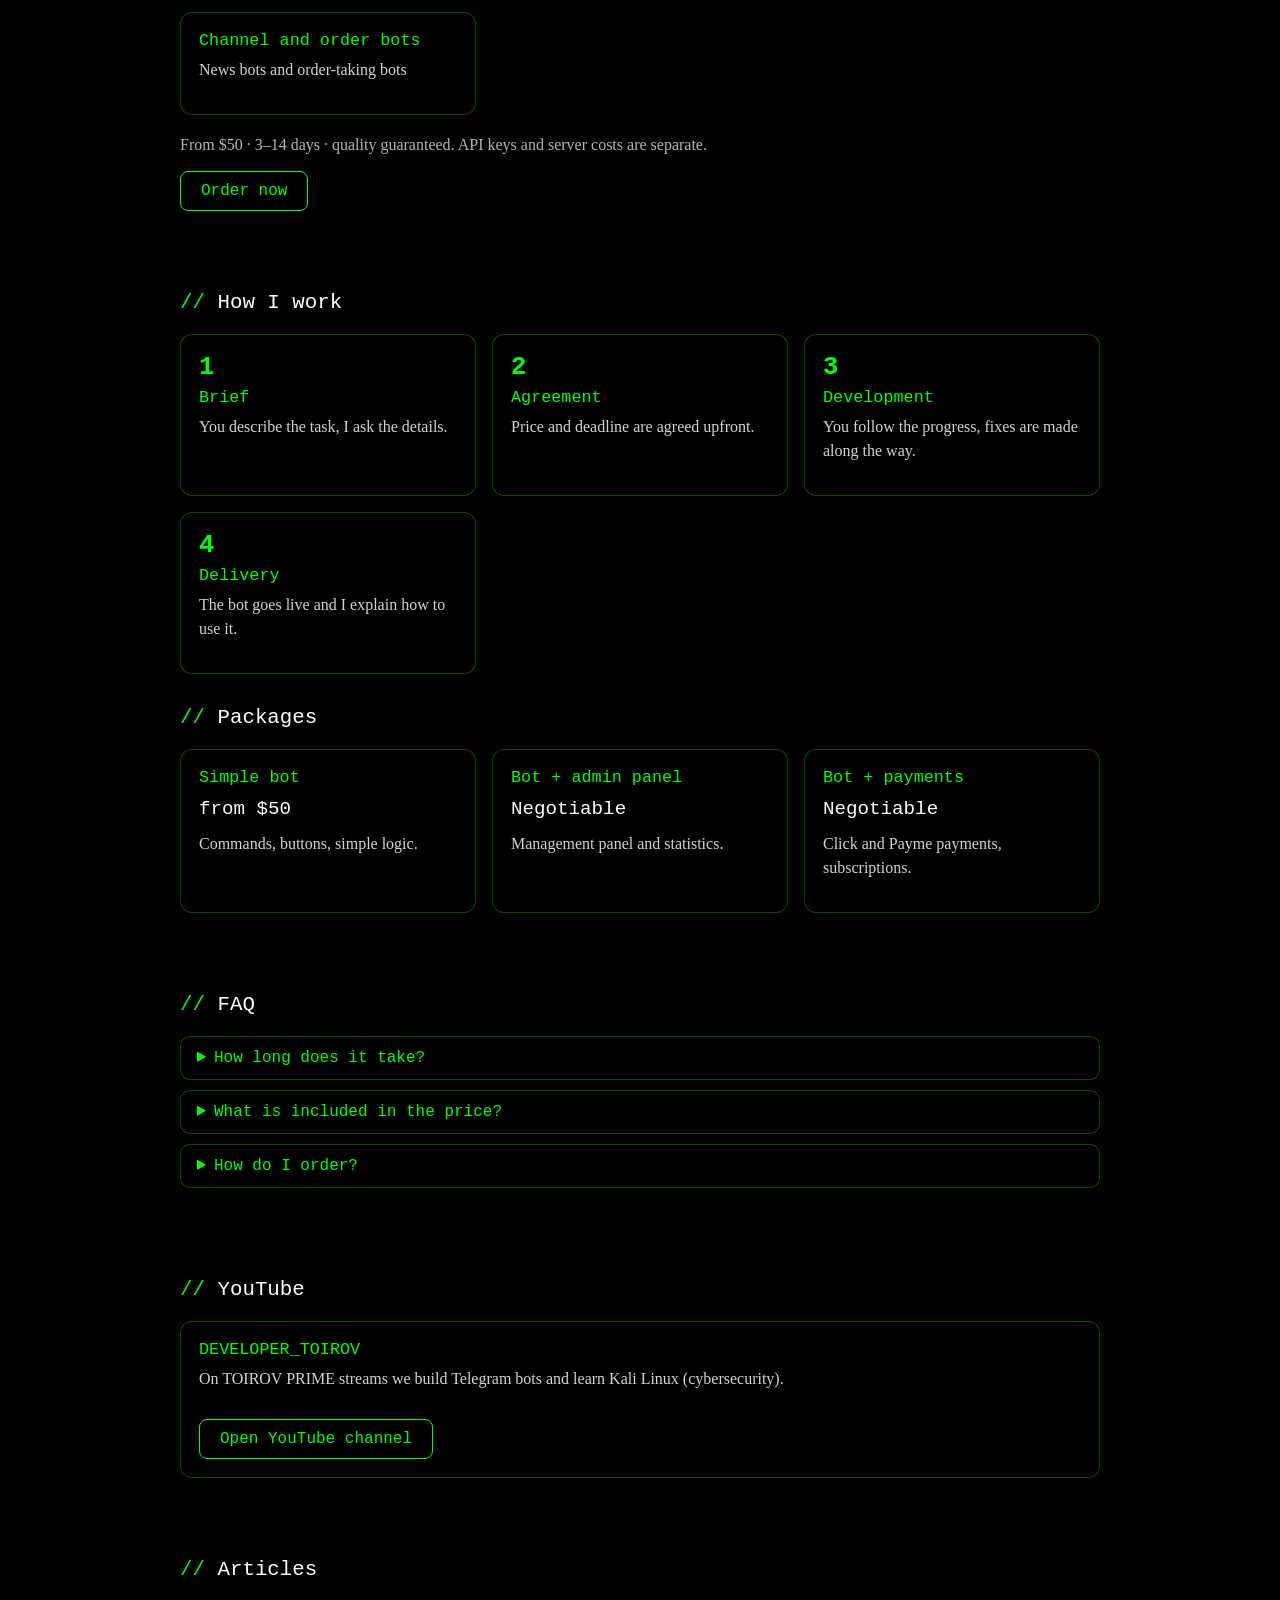
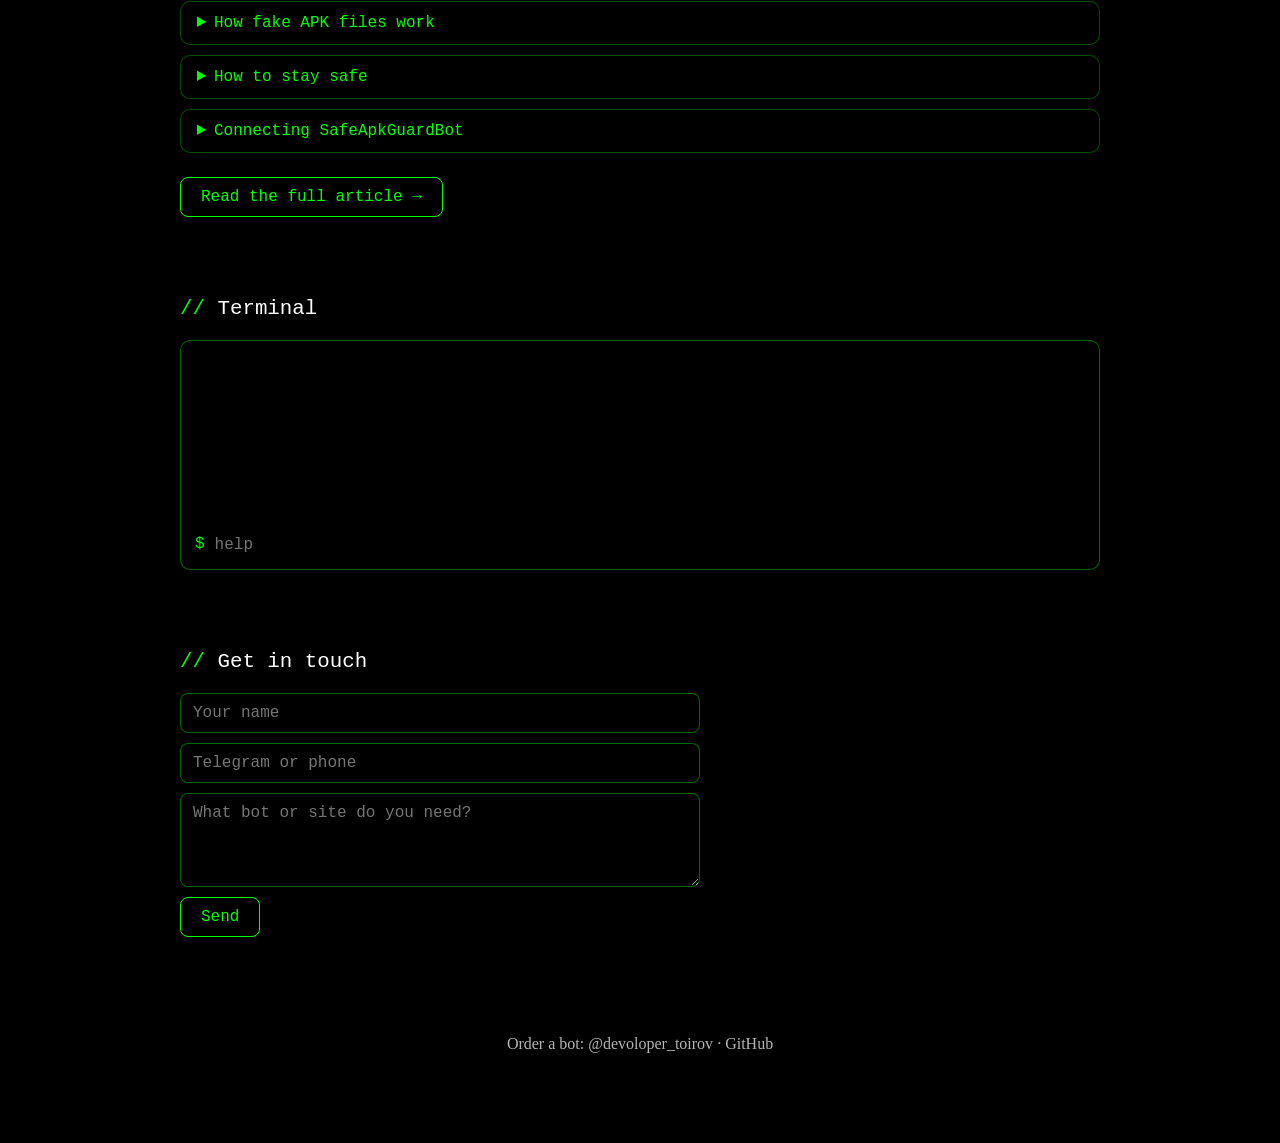
==== commit d8901edc: "Add files via upload" ====
--- a/index.html
+++ b/index.html
@@ -60,6 +60,9 @@
         <h2 data-i="h_yt"></h2>
         <div class="card yt"><h3>DEVELOPER_TOIROV</h3><p data-i="yt_d"></p>
             <a class="btn" href="https://www.youtube.com/@DEVELOPER_TOIROV" target="_blank" rel="noopener" data-i="yt_b"></a></div>
+    </section>
+    <section><h2 data-i="h_ar"></h2><div id="art"></div><a class="btn" href="soxta-apk.html" data-i="more"></a></section>
+    <section>
         <h2 data-i="h_te"></h2>
         <div id="term"><div id="out"></div>
             <label>$ <input id="cmd" autocomplete="off" spellcheck="false" placeholder="help" aria-label="Command"></label></div>
